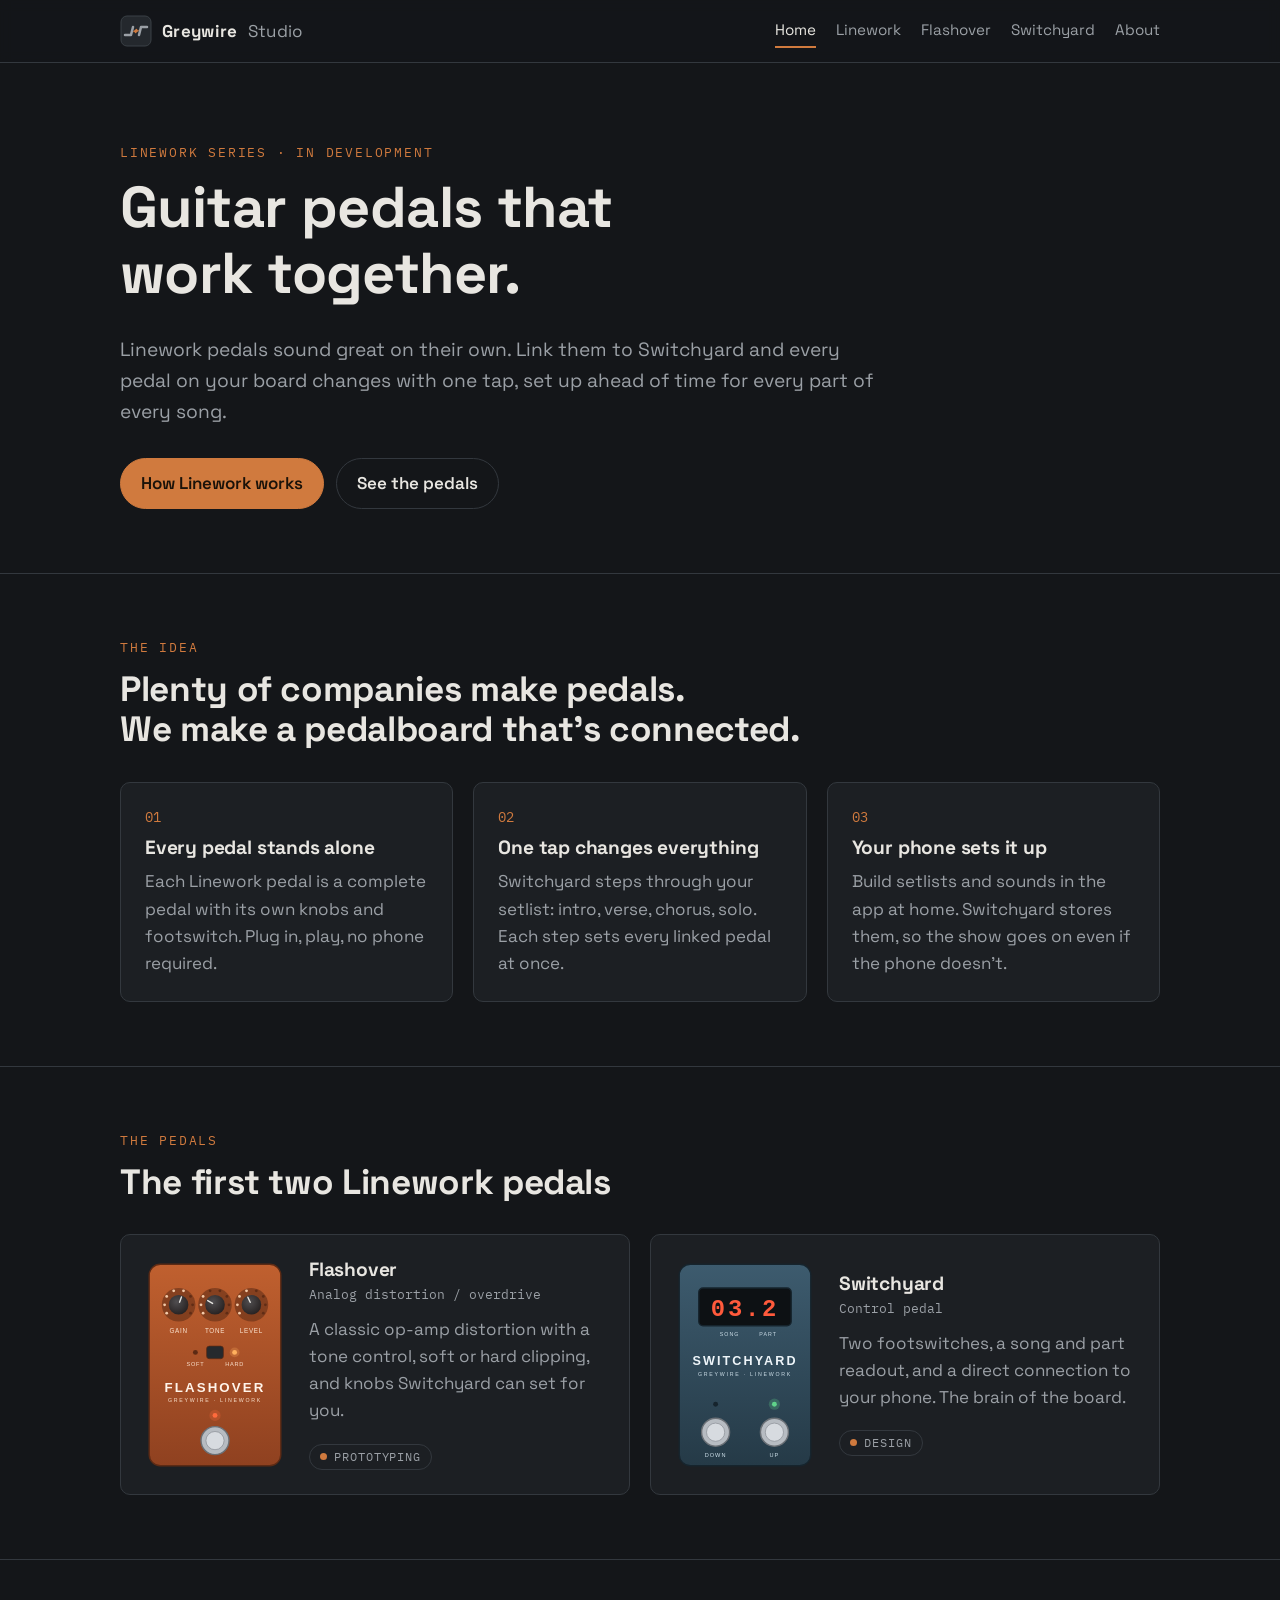
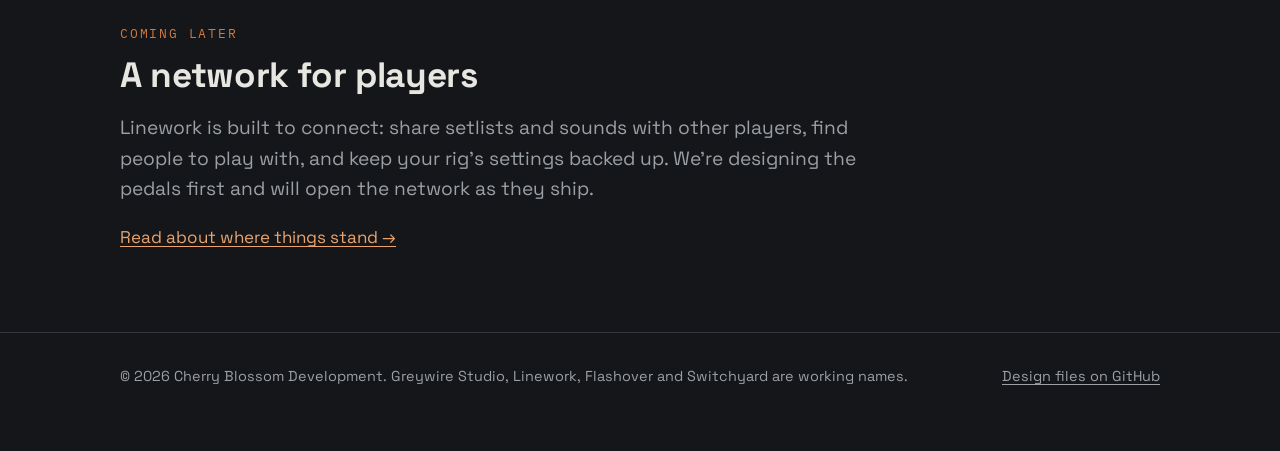
==== index.html @ 22e88a97 "Add the first version of the Greywire Studio website Static HTML and CSS site for greywirestudio.com" ====
<!doctype html>
<html lang="en">
<head>
  <meta charset="utf-8">
  <meta name="viewport" content="width=device-width, initial-scale=1">
  <title>Greywire Studio · Guitar pedals that work together</title>
  <meta name="description" content="Greywire Studio makes the Linework series: guitar effects pedals that sound great on their own and work together under one phone-connected control pedal.">
  <link rel="icon" href="img/logo.svg" type="image/svg+xml">
  <link rel="preconnect" href="https://fonts.googleapis.com">
  <link rel="preconnect" href="https://fonts.gstatic.com" crossorigin>
  <link href="https://fonts.googleapis.com/css2?family=IBM+Plex+Mono:wght@400;500&family=Space+Grotesk:wght@400;600;700&display=swap" rel="stylesheet">
  <link rel="stylesheet" href="css/site.css">
</head>
<body>
  <header class="site-header">
    <div class="wrap">
      <a class="brand" href="index.html"><img src="img/logo.svg" alt="" width="32" height="32">Greywire <span>Studio</span></a>
      <nav class="site-nav" aria-label="Main">
        <a href="index.html" aria-current="page">Home</a>
        <a href="linework.html">Linework</a>
        <a href="flashover.html">Flashover</a>
        <a href="switchyard.html">Switchyard</a>
        <a href="about.html">About</a>
      </nav>
    </div>
  </header>

  <main>
    <section class="hero">
      <div class="wrap">
        <p class="eyebrow">Linework series · in development</p>
        <h1>Guitar pedals that<br>work together.</h1>
        <p class="lead">Linework pedals sound great on their own. Link them to Switchyard and every pedal on your board changes with one tap, set up ahead of time for every part of every song.</p>
        <div class="buttons">
          <a class="button" href="linework.html">How Linework works</a>
          <a class="button ghost" href="#pedals">See the pedals</a>
        </div>
      </div>
    </section>

    <section class="section">
      <div class="wrap">
        <p class="eyebrow">The idea</p>
        <h2>Plenty of companies make pedals.<br>We make a pedalboard that's connected.</h2>
        <div class="grid three" style="margin-top: 32px;">
          <div class="card">
            <span class="num">01</span>
            <h3>Every pedal stands alone</h3>
            <p class="muted">Each Linework pedal is a complete pedal with its own knobs and footswitch. Plug in, play, no phone required.</p>
          </div>
          <div class="card">
            <span class="num">02</span>
            <h3>One tap changes everything</h3>
            <p class="muted">Switchyard steps through your setlist: intro, verse, chorus, solo. Each step sets every linked pedal at once.</p>
          </div>
          <div class="card">
            <span class="num">03</span>
            <h3>Your phone sets it up</h3>
            <p class="muted">Build setlists and sounds in the app at home. Switchyard stores them, so the show goes on even if the phone doesn't.</p>
          </div>
        </div>
      </div>
    </section>

    <section class="section" id="pedals">
      <div class="wrap">
        <p class="eyebrow">The pedals</p>
        <h2>The first two Linework pedals</h2>
        <div class="grid two" style="margin-top: 32px;">
          <a class="card pedal-card" href="flashover.html">
            <img src="img/flashover.svg" alt="Illustration of the Flashover pedal" width="140" height="210">
            <div>
              <h3>Flashover</h3>
              <p class="type">Analog distortion / overdrive</p>
              <p class="muted">A classic op-amp distortion with a tone control, soft or hard clipping, and knobs Switchyard can set for you.</p>
              <span class="status">Prototyping</span>
            </div>
          </a>
          <a class="card pedal-card" href="switchyard.html">
            <img src="img/switchyard.svg" alt="Illustration of the Switchyard pedal" width="140" height="210">
            <div>
              <h3>Switchyard</h3>
              <p class="type">Control pedal</p>
              <p class="muted">Two footswitches, a song and part readout, and a direct connection to your phone. The brain of the board.</p>
              <span class="status">Design</span>
            </div>
          </a>
        </div>
      </div>
    </section>

    <section class="section">
      <div class="wrap">
        <p class="eyebrow">Coming later</p>
        <h2>A network for players</h2>
        <p class="lead">Linework is built to connect: share setlists and sounds with other players, find people to play with, and keep your rig's settings backed up. We're designing the pedals first and will open the network as they ship.</p>
        <p><a href="about.html">Read about where things stand →</a></p>
      </div>
    </section>
  </main>

  <footer class="site-footer">
    <div class="wrap">
      <p>© 2026 Cherry Blossom Development. Greywire Studio, Linework, Flashover and Switchyard are working names.</p>
      <p><a href="https://github.com/Cherry-Blossom-Development/GreywireStudio">Design files on GitHub</a></p>
    </div>
  </footer>
</body>
</html>
---- css/site.css ----
/* Greywire Studio site styles */

:root {
  --bg: #141619;
  --surface: #1c1f23;
  --surface-2: #24282d;
  --line: #33383e;
  --text: #e8e6e1;
  --muted: #9ba0a6;
  --copper: #d07a3e;
  --copper-soft: #e9a46f;
  --signal: #5fd38a;
  --max: 1080px;
  --radius: 10px;
  --font: "Space Grotesk", system-ui, -apple-system, "Segoe UI", sans-serif;
  --mono: "IBM Plex Mono", ui-monospace, Consolas, monospace;
}

*, *::before, *::after { box-sizing: border-box; }

html { -webkit-text-size-adjust: 100%; }

body {
  margin: 0;
  background: var(--bg);
  color: var(--text);
  font-family: var(--font);
  font-size: 17px;
  line-height: 1.6;
}

img, svg { max-width: 100%; height: auto; display: block; }

a { color: var(--copper-soft); text-underline-offset: 3px; }
a:hover { color: var(--text); }

h1, h2, h3 { line-height: 1.15; margin: 0 0 0.5em; letter-spacing: -0.01em; }
h1 { font-size: clamp(2.2rem, 6vw, 3.6rem); }
h2 { font-size: clamp(1.6rem, 4vw, 2.2rem); }
h3 { font-size: 1.2rem; }
p { margin: 0 0 1em; }

.wrap { max-width: var(--max); margin: 0 auto; padding: 0 20px; }

.eyebrow {
  font-family: var(--mono);
  font-size: 0.8rem;
  letter-spacing: 0.14em;
  text-transform: uppercase;
  color: var(--copper);
  margin-bottom: 0.8em;
}

.lead { font-size: 1.2rem; color: var(--muted); max-width: 40em; }
.muted { color: var(--muted); }
.small { font-size: 0.85rem; }

/* Header */

.site-header {
  border-bottom: 1px solid var(--line);
  background: rgba(20, 22, 25, 0.92);
  position: sticky;
  top: 0;
  z-index: 10;
  backdrop-filter: blur(6px);
}

.site-header .wrap {
  display: flex;
  flex-wrap: wrap;
  align-items: center;
  justify-content: space-between;
  gap: 10px 24px;
  padding-top: 14px;
  padding-bottom: 14px;
}

.brand {
  display: flex;
  align-items: center;
  gap: 10px;
  color: var(--text);
  text-decoration: none;
  font-weight: 700;
  letter-spacing: 0.02em;
}
.brand img { width: 32px; height: 32px; }
.brand span { font-weight: 400; color: var(--muted); }

.site-nav { display: flex; flex-wrap: wrap; gap: 4px 20px; }
.site-nav a {
  color: var(--muted);
  text-decoration: none;
  font-size: 0.95rem;
  padding: 4px 0;
  border-bottom: 2px solid transparent;
}
.site-nav a:hover { color: var(--text); }
.site-nav a[aria-current="page"] { color: var(--text); border-bottom-color: var(--copper); }

/* Sections */

.hero { padding: 80px 0 64px; }
.hero .lead { margin-bottom: 1.6em; }

.section { padding: 64px 0; border-top: 1px solid var(--line); }

.page-head { padding: 64px 0 40px; }

.buttons { display: flex; flex-wrap: wrap; gap: 12px; }
.button {
  display: inline-block;
  padding: 11px 20px;
  border-radius: 999px;
  border: 1px solid var(--copper);
  background: var(--copper);
  color: #1a1209;
  font-weight: 600;
  text-decoration: none;
}
.button:hover { background: var(--copper-soft); border-color: var(--copper-soft); color: #1a1209; }
.button.ghost { background: transparent; color: var(--text); border-color: var(--line); }
.button.ghost:hover { border-color: var(--muted); color: var(--text); }

.grid { display: grid; gap: 20px; }
.grid.three { grid-template-columns: repeat(auto-fit, minmax(min(240px, 100%), 1fr)); }
.grid.two { grid-template-columns: repeat(auto-fit, minmax(min(300px, 100%), 1fr)); }

.card {
  background: var(--surface);
  border: 1px solid var(--line);
  border-radius: var(--radius);
  padding: 24px;
}
.card p:last-child { margin-bottom: 0; }

.num {
  font-family: var(--mono);
  color: var(--copper);
  font-size: 0.85rem;
  display: block;
  margin-bottom: 8px;
}

/* Pedal cards and pages */

.pedal-card {
  display: grid;
  grid-template-columns: 140px 1fr;
  gap: 24px;
  align-items: center;
  color: var(--text);
  text-decoration: none;
}
.pedal-card:hover { border-color: var(--muted); color: var(--text); }
.pedal-card h3 { margin-bottom: 0.2em; }
.pedal-card .type { font-family: var(--mono); font-size: 0.8rem; color: var(--muted); margin-bottom: 0.8em; }

.status {
  display: inline-block;
  font-family: var(--mono);
  font-size: 0.72rem;
  letter-spacing: 0.08em;
  text-transform: uppercase;
  padding: 3px 10px;
  border-radius: 999px;
  border: 1px solid var(--line);
  color: var(--muted);
}
.status::before {
  content: "";
  display: inline-block;
  width: 7px;
  height: 7px;
  border-radius: 50%;
  background: var(--copper);
  margin-right: 7px;
  vertical-align: 1px;
}

.product {
  display: grid;
  grid-template-columns: minmax(200px, 320px) 1fr;
  gap: 48px;
  align-items: start;
}
.product figure { margin: 0; }
.product figcaption { margin-top: 10px; font-size: 0.8rem; color: var(--muted); text-align: center; }

.spec { width: 100%; border-collapse: collapse; margin: 0 0 1.5em; }
.spec th, .spec td { text-align: left; vertical-align: top; padding: 12px 0; border-bottom: 1px solid var(--line); }
.spec th { width: 34%; padding-right: 16px; font-weight: 600; }
.spec td { color: var(--muted); }

ul.ticks { list-style: none; padding: 0; margin: 0 0 1em; }
ul.ticks li { position: relative; padding-left: 22px; margin-bottom: 0.6em; }
ul.ticks li::before {
  content: "";
  position: absolute;
  left: 0;
  top: 0.62em;
  width: 10px;
  height: 2px;
  background: var(--copper);
}

.diagram {
  background: var(--surface);
  border: 1px solid var(--line);
  border-radius: var(--radius);
  padding: 24px;
  margin: 0 0 24px;
}

.note {
  border-left: 3px solid var(--copper);
  background: var(--surface);
  padding: 16px 20px;
  border-radius: 0 var(--radius) var(--radius) 0;
  color: var(--muted);
}
.note p:last-child { margin-bottom: 0; }

/* Footer */

.site-footer { border-top: 1px solid var(--line); padding: 32px 0 48px; color: var(--muted); font-size: 0.9rem; }
.site-footer .wrap { display: flex; flex-wrap: wrap; justify-content: space-between; gap: 12px 32px; }
.site-footer a { color: var(--muted); }
.site-footer a:hover { color: var(--text); }

@media (max-width: 720px) {
  body { font-size: 16px; }
  .wrap { padding: 0 16px; }
  .hero { padding: 48px 0 40px; }
  .section { padding: 48px 0; }
  .page-head { padding: 40px 0 24px; }
  .product { grid-template-columns: 1fr; gap: 28px; }
  .product figure { max-width: 240px; margin: 0 auto; }
  .pedal-card { grid-template-columns: 90px 1fr; gap: 16px; }
  .spec th { width: 40%; }
}
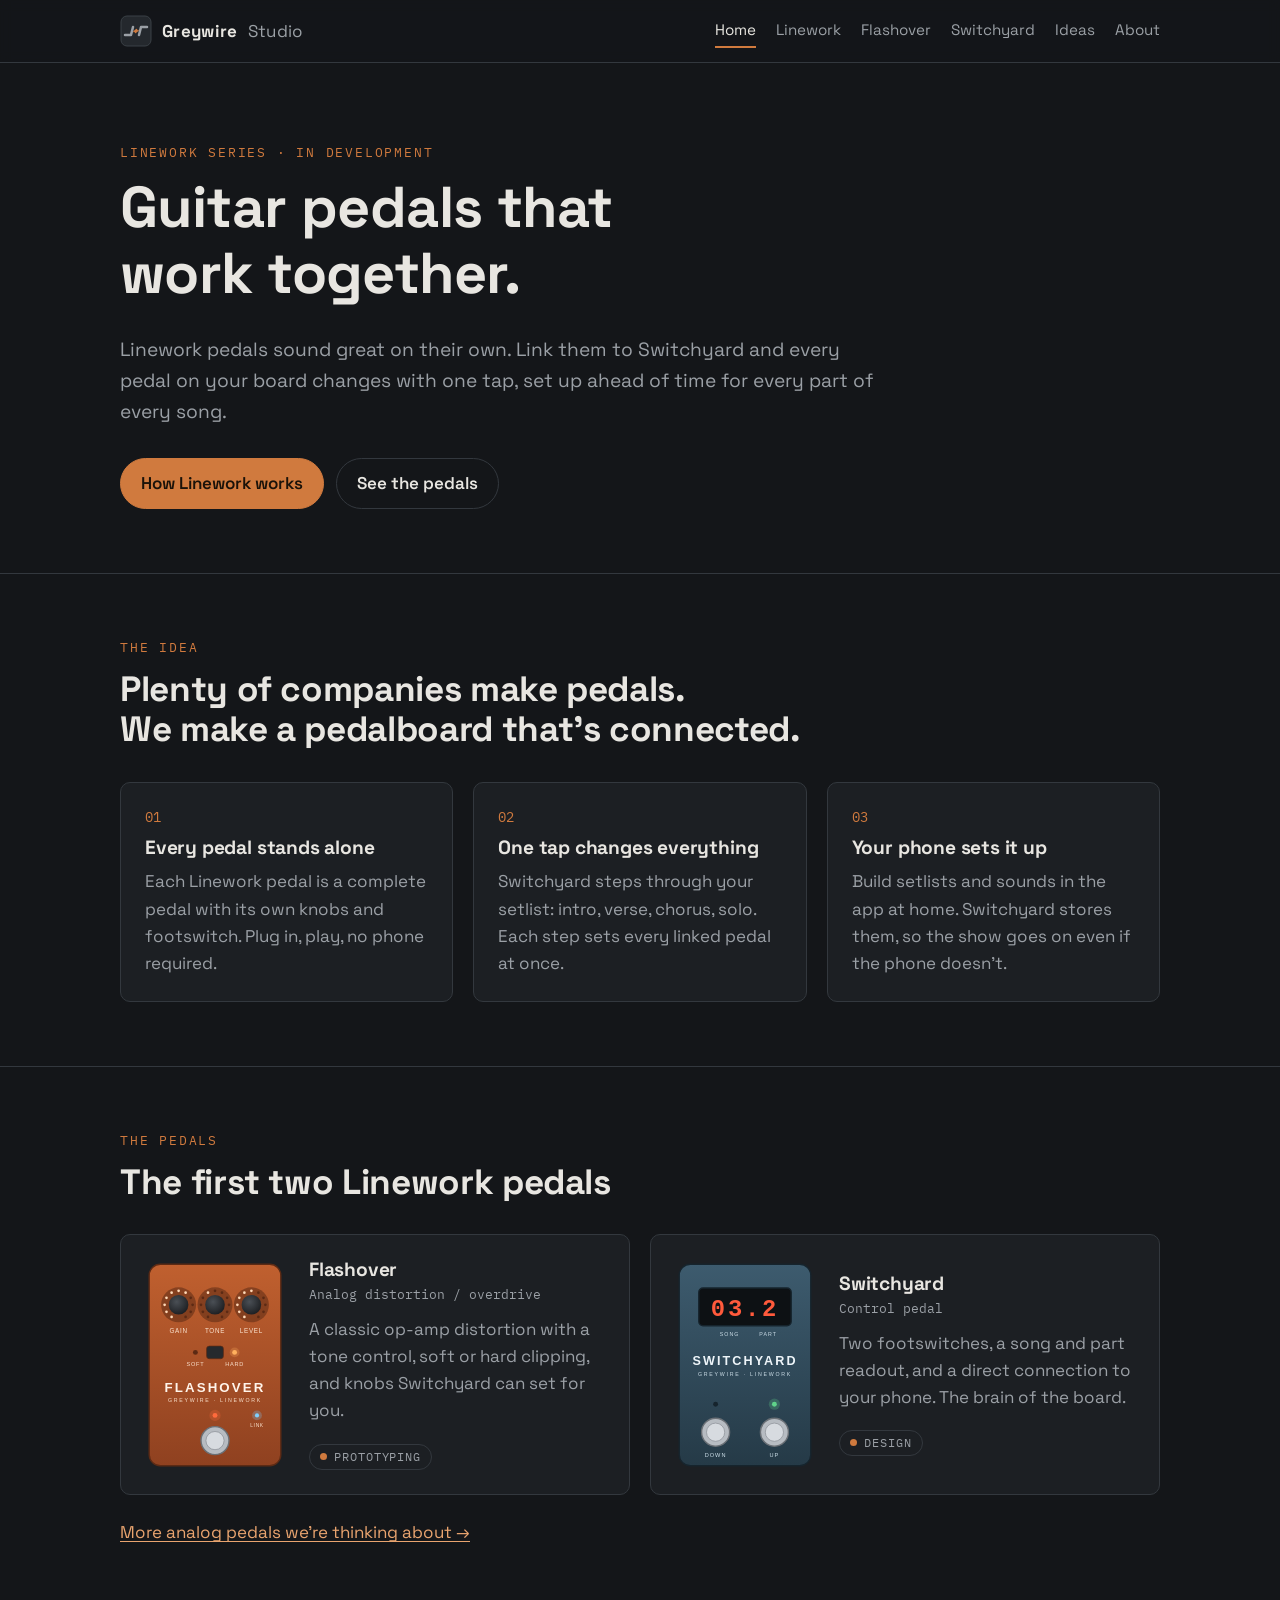
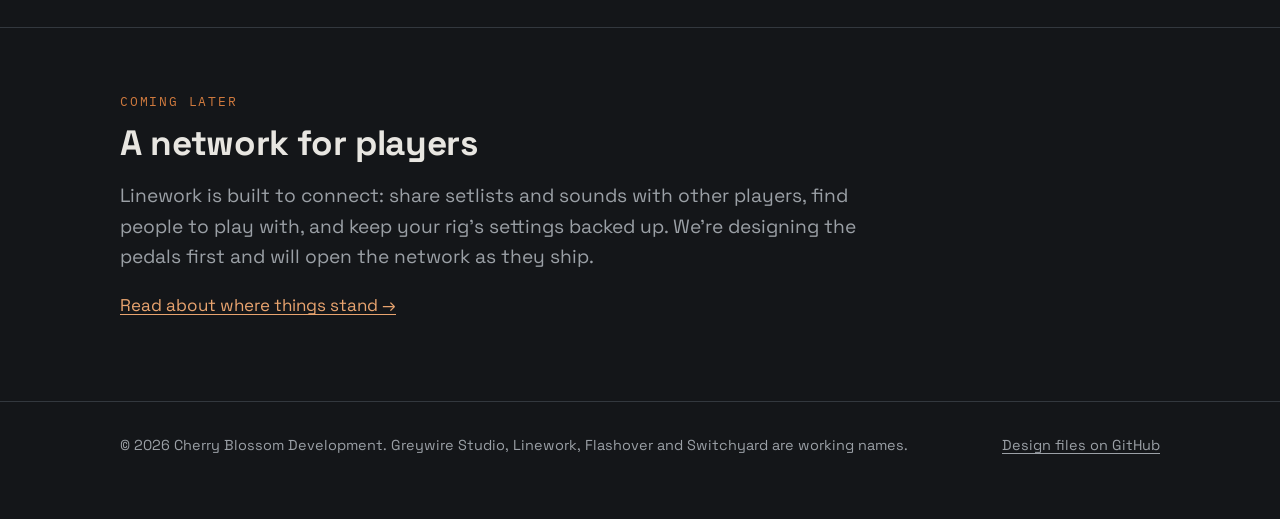
==== commit fdfa2f09: "Add an Ideas page of analog pedals being considered Nine effects where analog circuits are the point" ====
--- a/index.html
+++ b/index.html
@@ -20,6 +20,7 @@
         <a href="linework.html">Linework</a>
         <a href="flashover.html">Flashover</a>
         <a href="switchyard.html">Switchyard</a>
+        <a href="ideas.html">Ideas</a>
         <a href="about.html">About</a>
       </nav>
     </div>
@@ -86,6 +87,7 @@
             </div>
           </a>
         </div>
+        <p style="margin-top: 24px;"><a href="ideas.html">More analog pedals we're thinking about →</a></p>
       </div>
     </section>
 
--- a/css/site.css
+++ b/css/site.css
@@ -240,3 +240,16 @@
   .pedal-card { grid-template-columns: 90px 1fr; gap: 16px; }
   .spec th { width: 40%; }
 }
+
+/* Ideas page */
+
+.idea dl { margin: 1em 0 0; font-size: 0.92rem; }
+.idea dt {
+  font-family: var(--mono);
+  font-size: 0.72rem;
+  letter-spacing: 0.1em;
+  text-transform: uppercase;
+  color: var(--copper);
+  margin-top: 0.9em;
+}
+.idea dd { margin: 0.2em 0 0; color: var(--muted); }
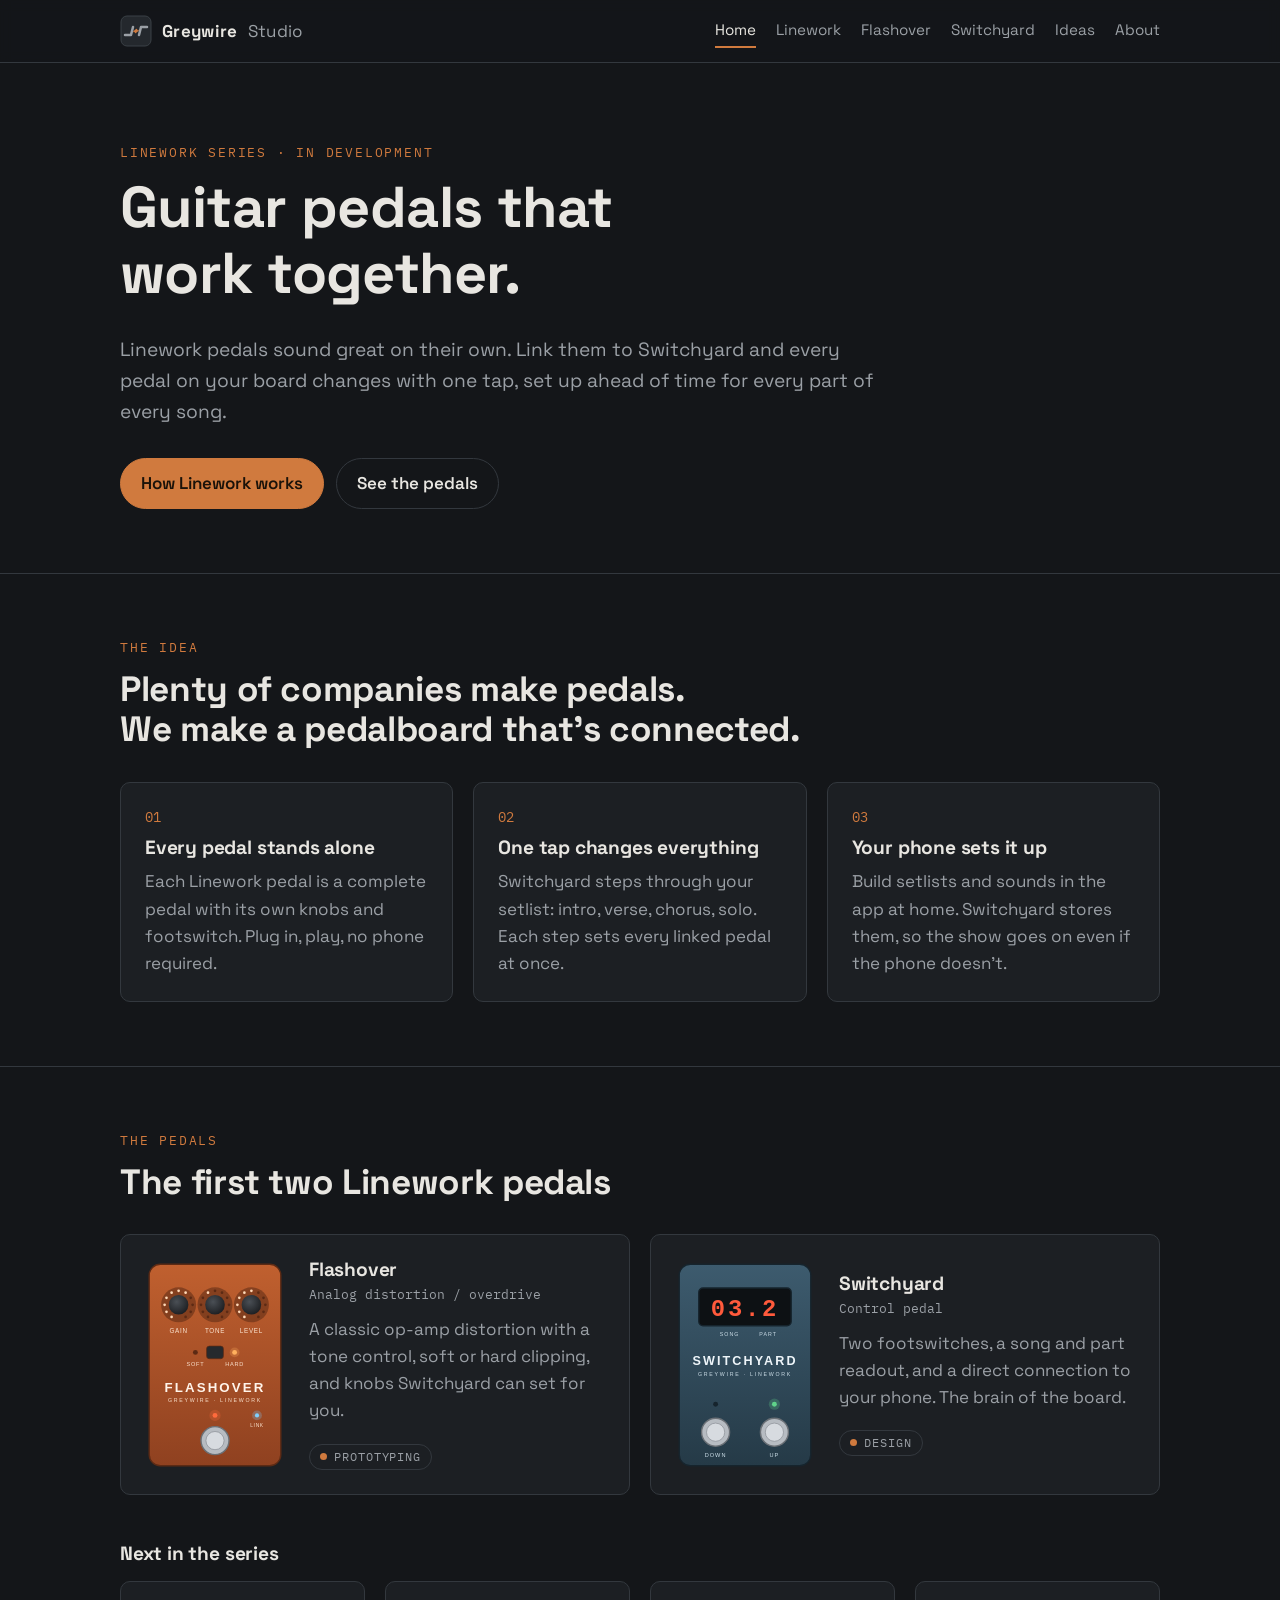
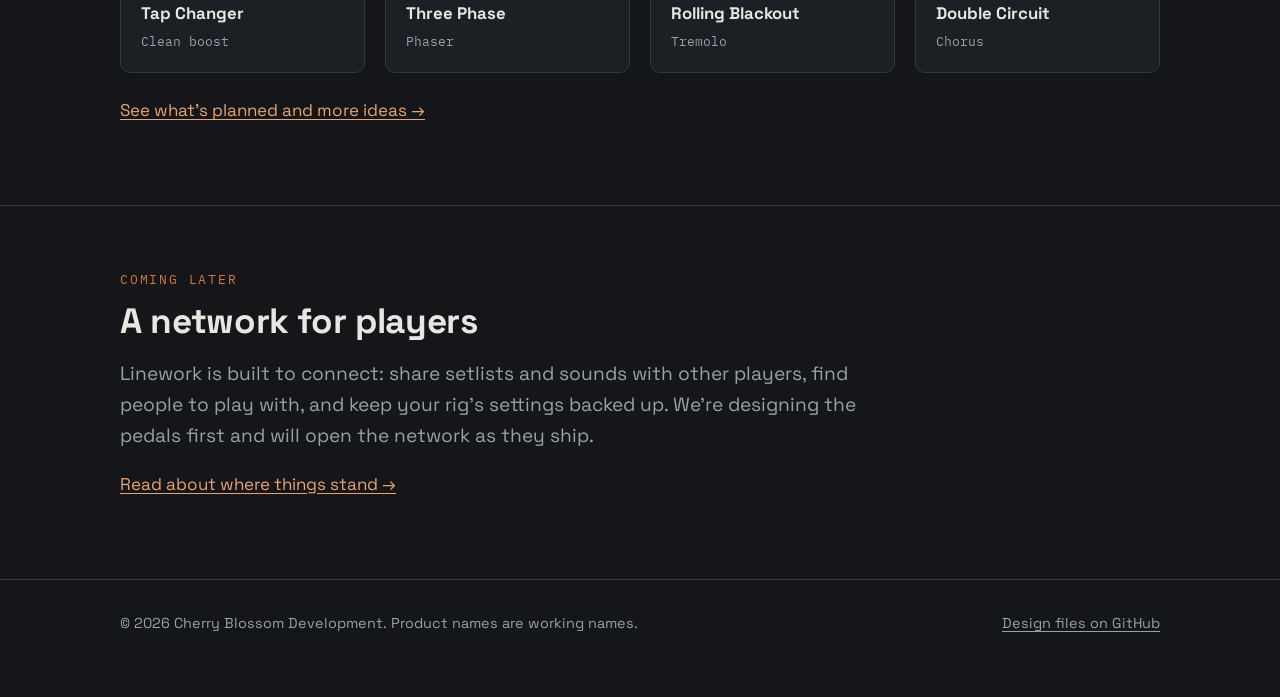
==== commit 822471d3: "Name the next four pedals on the site Tap Changer (clean boost), Three Phase (phaser), Rolling Black" ====
--- a/index.html
+++ b/index.html
@@ -87,7 +87,14 @@
             </div>
           </a>
         </div>
-        <p style="margin-top: 24px;"><a href="ideas.html">More analog pedals we're thinking about →</a></p>
+        <h3 style="margin-top: 48px;">Next in the series</h3>
+        <div class="grid four" style="margin-top: 16px;">
+          <a class="card mini" href="ideas.html#tap-changer"><strong>Tap Changer</strong><span>Clean boost</span></a>
+          <a class="card mini" href="ideas.html#three-phase"><strong>Three Phase</strong><span>Phaser</span></a>
+          <a class="card mini" href="ideas.html#rolling-blackout"><strong>Rolling Blackout</strong><span>Tremolo</span></a>
+          <a class="card mini" href="ideas.html#double-circuit"><strong>Double Circuit</strong><span>Chorus</span></a>
+        </div>
+        <p style="margin-top: 24px;"><a href="ideas.html">See what's planned and more ideas →</a></p>
       </div>
     </section>
 
@@ -103,7 +110,7 @@
 
   <footer class="site-footer">
     <div class="wrap">
-      <p>© 2026 Cherry Blossom Development. Greywire Studio, Linework, Flashover and Switchyard are working names.</p>
+      <p>© 2026 Cherry Blossom Development. Product names are working names.</p>
       <p><a href="https://github.com/Cherry-Blossom-Development/GreywireStudio">Design files on GitHub</a></p>
     </div>
   </footer>
--- a/css/site.css
+++ b/css/site.css
@@ -253,3 +253,14 @@
   margin-top: 0.9em;
 }
 .idea dd { margin: 0.2em 0 0; color: var(--muted); }
+
+.grid.four { grid-template-columns: repeat(auto-fit, minmax(min(200px, 100%), 1fr)); }
+
+.card.mini { display: block; padding: 18px 20px; color: var(--text); text-decoration: none; }
+.card.mini:hover { border-color: var(--muted); color: var(--text); }
+.card.mini strong { display: block; font-size: 1.05rem; }
+.card.mini span { font-family: var(--mono); font-size: 0.8rem; color: var(--muted); }
+
+.idea .type { font-family: var(--mono); font-size: 0.8rem; color: var(--muted); margin: -0.3em 0 0.8em; }
+.idea[id] { scroll-margin-top: 90px; }
+.grid.pair { grid-template-columns: repeat(auto-fit, minmax(min(420px, 100%), 1fr)); }
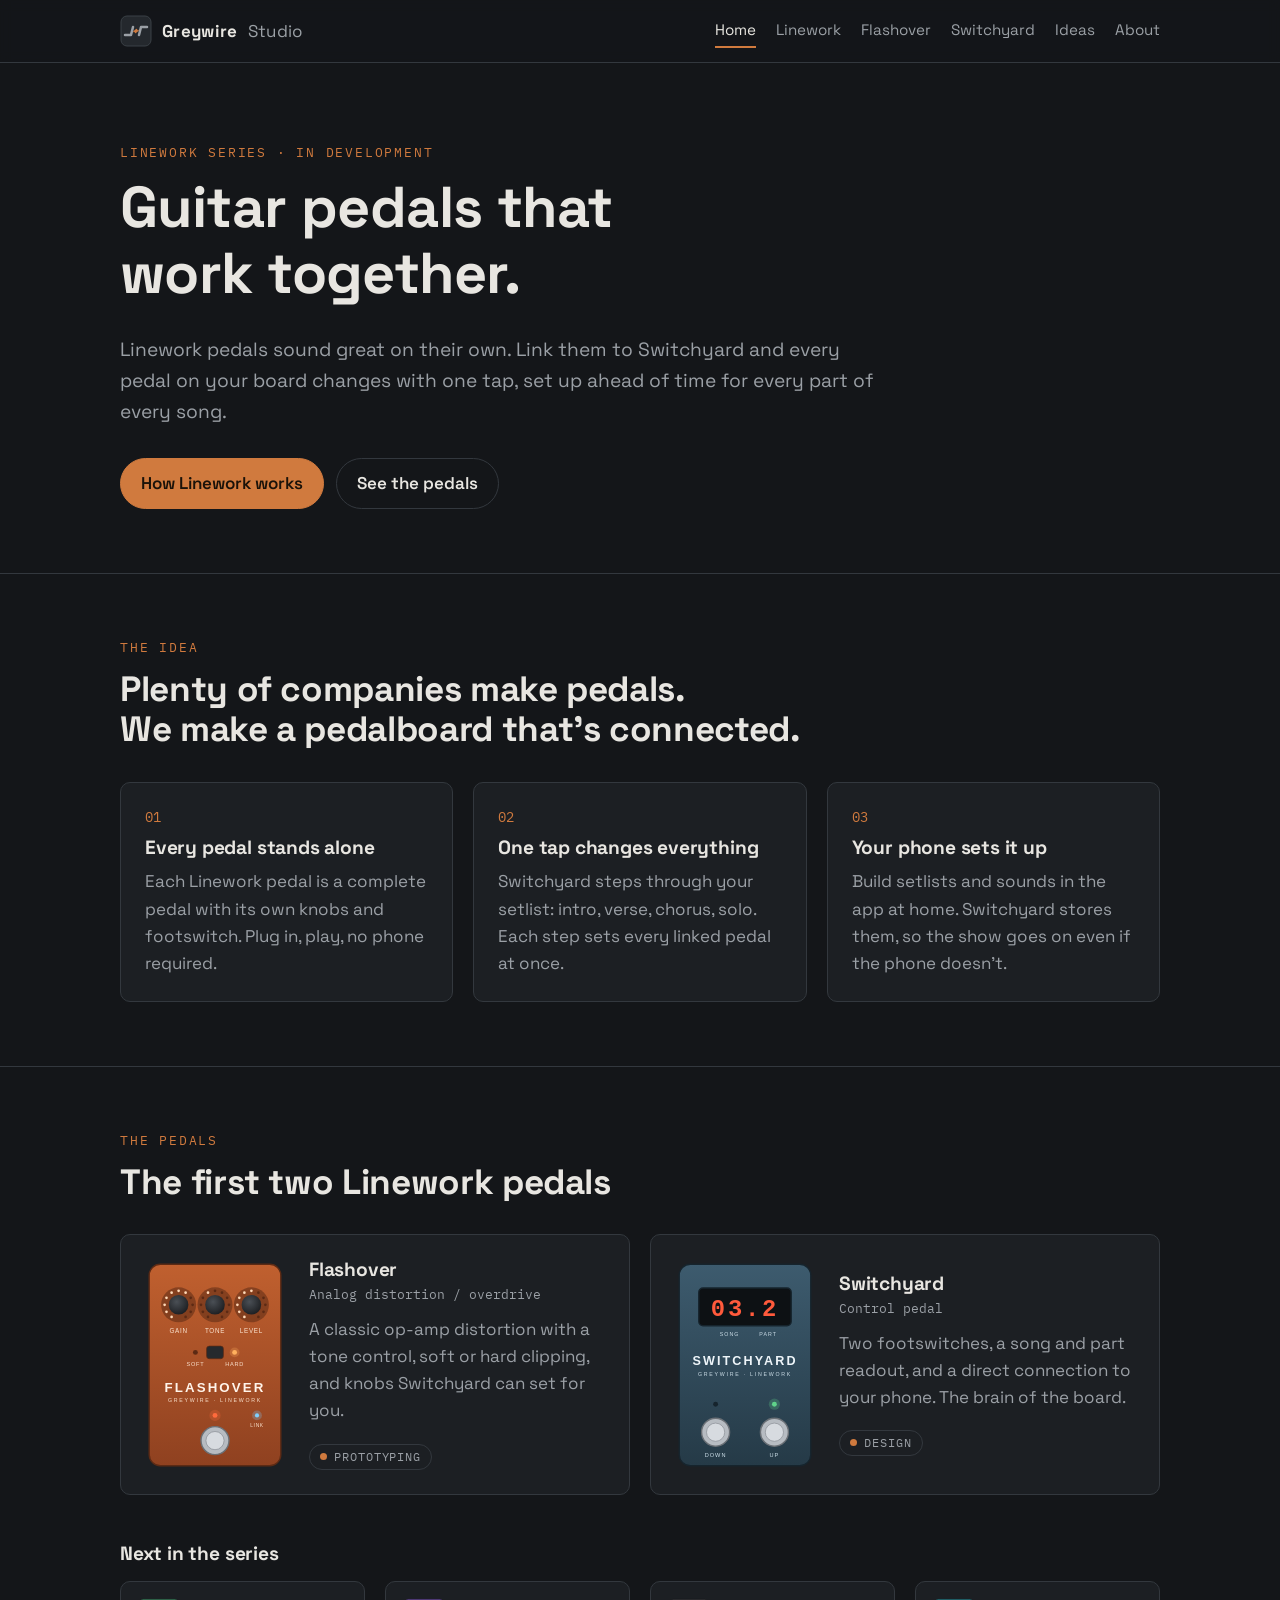
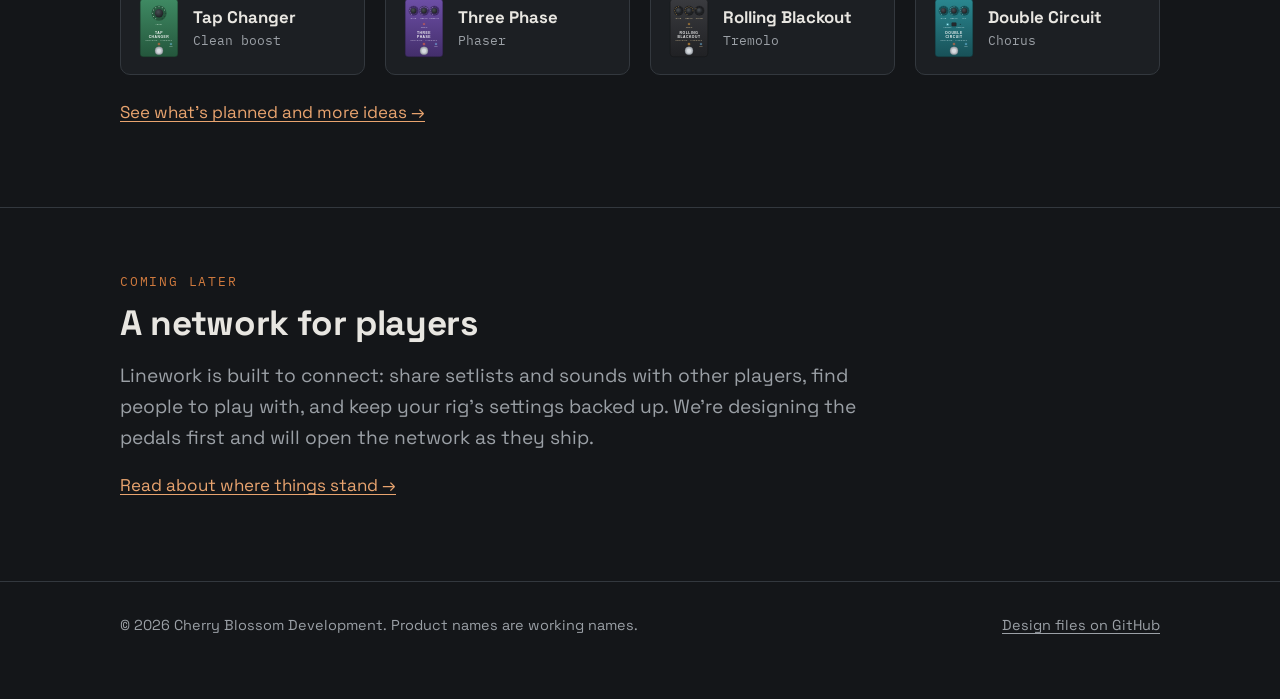
==== commit 57eaea2d: "Add drawings of the four planned pedals Tap Changer, Three Phase, Rolling Blackout and Double Circui" ====
--- a/index.html
+++ b/index.html
@@ -89,10 +89,10 @@
         </div>
         <h3 style="margin-top: 48px;">Next in the series</h3>
         <div class="grid four" style="margin-top: 16px;">
-          <a class="card mini" href="ideas.html#tap-changer"><strong>Tap Changer</strong><span>Clean boost</span></a>
-          <a class="card mini" href="ideas.html#three-phase"><strong>Three Phase</strong><span>Phaser</span></a>
-          <a class="card mini" href="ideas.html#rolling-blackout"><strong>Rolling Blackout</strong><span>Tremolo</span></a>
-          <a class="card mini" href="ideas.html#double-circuit"><strong>Double Circuit</strong><span>Chorus</span></a>
+          <a class="card mini" href="ideas.html#tap-changer"><img src="img/tap-changer.svg" alt="" width="40" height="60"><strong>Tap Changer</strong><span>Clean boost</span></a>
+          <a class="card mini" href="ideas.html#three-phase"><img src="img/three-phase.svg" alt="" width="40" height="60"><strong>Three Phase</strong><span>Phaser</span></a>
+          <a class="card mini" href="ideas.html#rolling-blackout"><img src="img/rolling-blackout.svg" alt="" width="40" height="60"><strong>Rolling Blackout</strong><span>Tremolo</span></a>
+          <a class="card mini" href="ideas.html#double-circuit"><img src="img/double-circuit.svg" alt="" width="40" height="60"><strong>Double Circuit</strong><span>Chorus</span></a>
         </div>
         <p style="margin-top: 24px;"><a href="ideas.html">See what's planned and more ideas →</a></p>
       </div>
--- a/css/site.css
+++ b/css/site.css
@@ -256,11 +256,27 @@
 
 .grid.four { grid-template-columns: repeat(auto-fit, minmax(min(200px, 100%), 1fr)); }
 
-.card.mini { display: block; padding: 18px 20px; color: var(--text); text-decoration: none; }
+.card.mini {
+  display: grid;
+  grid-template-columns: 40px 1fr;
+  grid-template-rows: auto auto;
+  column-gap: 14px;
+  align-content: center;
+  padding: 16px 18px;
+  color: var(--text);
+  text-decoration: none;
+}
+.card.mini img { grid-row: 1 / 3; align-self: center; }
 .card.mini:hover { border-color: var(--muted); color: var(--text); }
-.card.mini strong { display: block; font-size: 1.05rem; }
-.card.mini span { font-family: var(--mono); font-size: 0.8rem; color: var(--muted); }
+.card.mini strong { font-size: 1.05rem; align-self: end; }
+.card.mini span { font-family: var(--mono); font-size: 0.8rem; color: var(--muted); align-self: start; }
 
 .idea .type { font-family: var(--mono); font-size: 0.8rem; color: var(--muted); margin: -0.3em 0 0.8em; }
 .idea[id] { scroll-margin-top: 90px; }
 .grid.pair { grid-template-columns: repeat(auto-fit, minmax(min(420px, 100%), 1fr)); }
+
+.idea.with-art { display: grid; grid-template-columns: 120px 1fr; gap: 24px; align-items: start; }
+
+@media (max-width: 720px) {
+  .idea.with-art { grid-template-columns: 80px 1fr; gap: 16px; }
+}
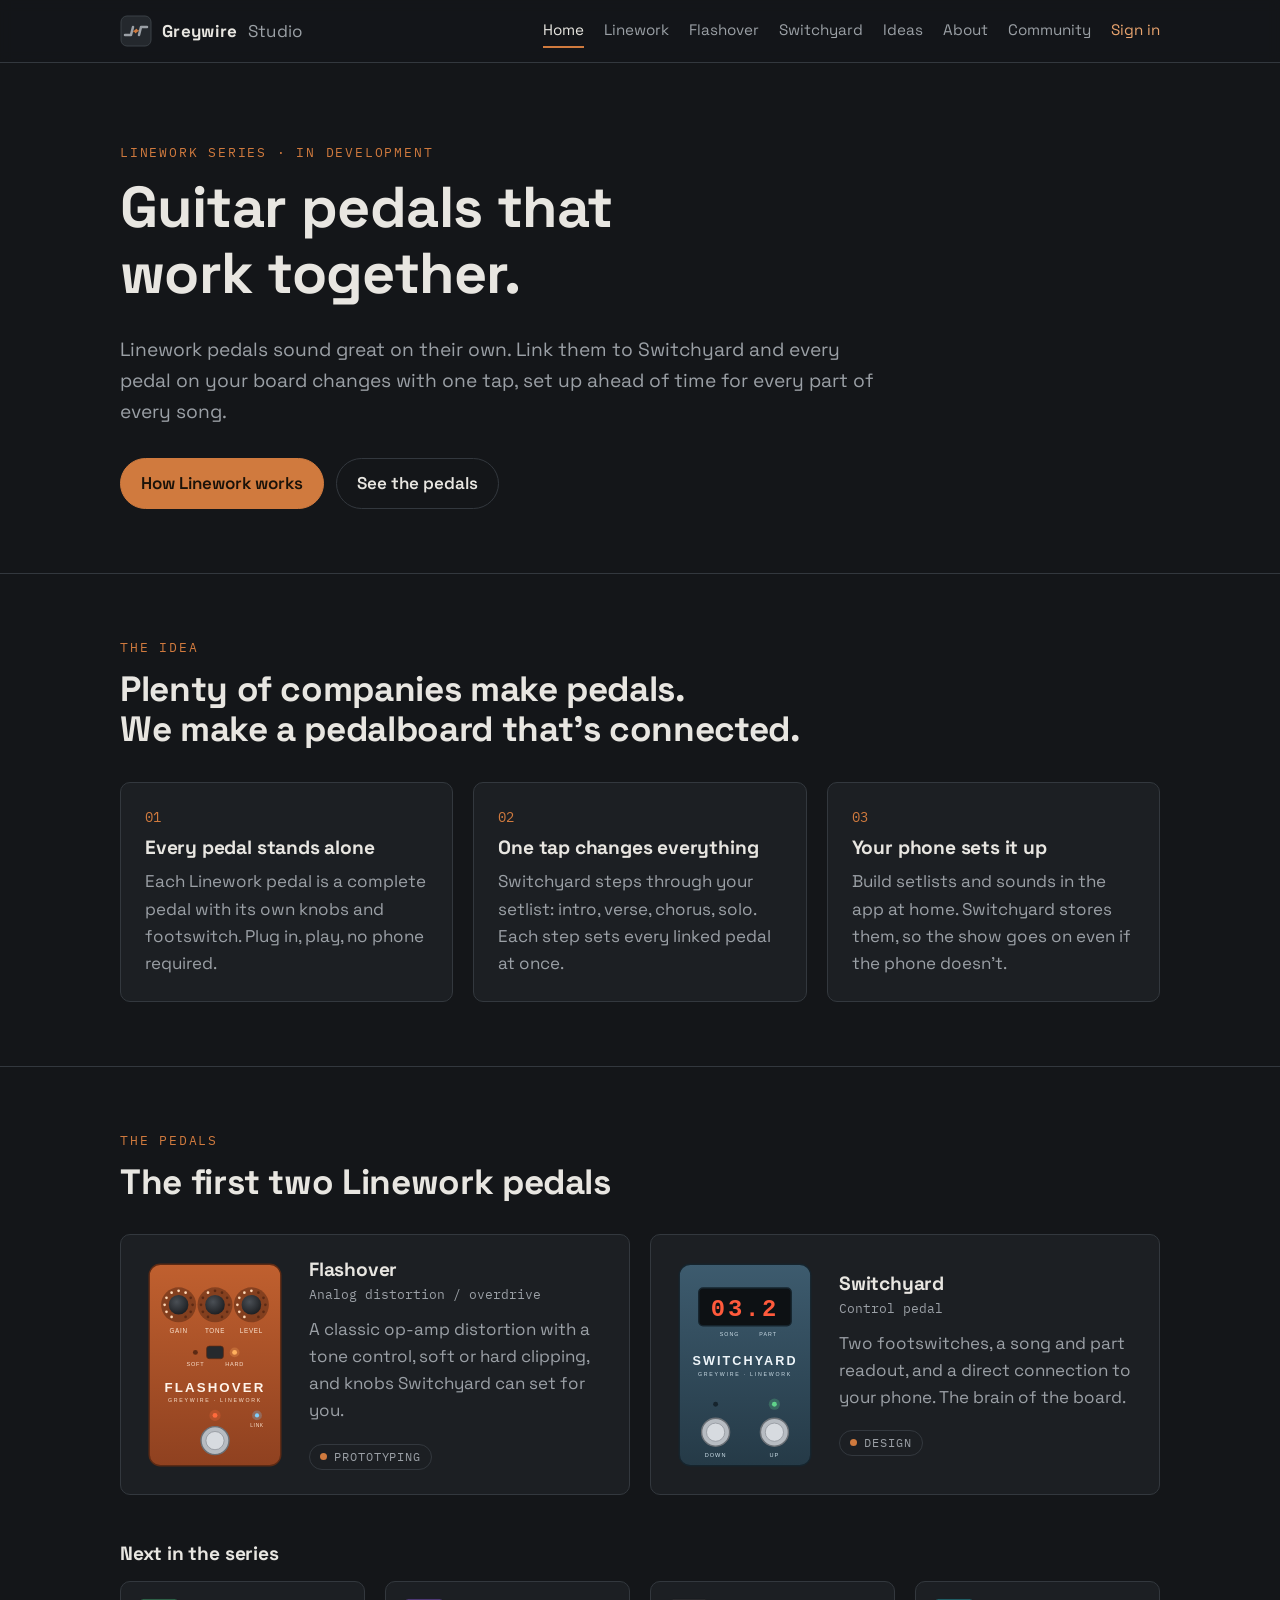
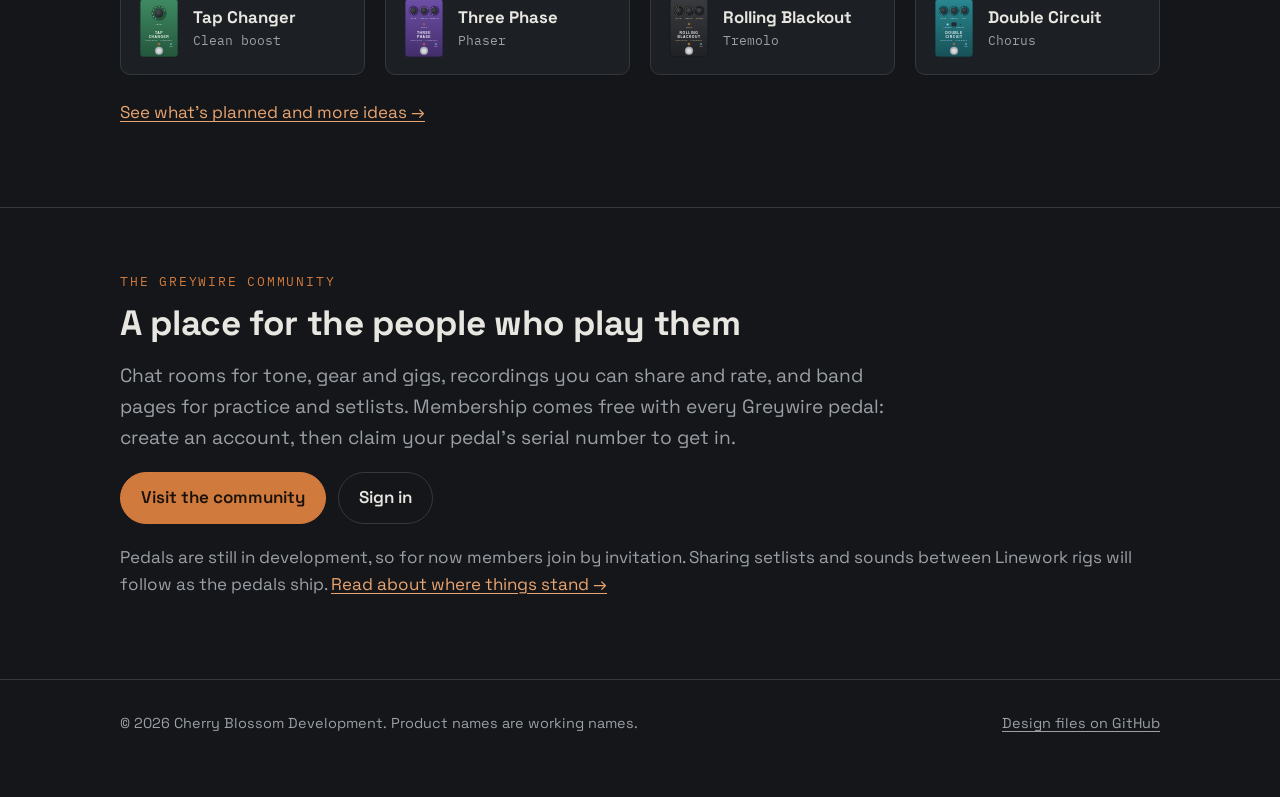
==== commit 8d7653d6: "Link the Greywire community from every page Community and Sign in links in the nav, a home page sect" ====
--- a/index.html
+++ b/index.html
@@ -22,6 +22,8 @@
         <a href="switchyard.html">Switchyard</a>
         <a href="ideas.html">Ideas</a>
         <a href="about.html">About</a>
+        <a href="https://community.greywirestudio.com/">Community</a>
+        <a class="nav-signin" href="https://community.greywirestudio.com/login">Sign in</a>
       </nav>
     </div>
   </header>
@@ -100,10 +102,14 @@
 
     <section class="section">
       <div class="wrap">
-        <p class="eyebrow">Coming later</p>
-        <h2>A network for players</h2>
-        <p class="lead">Linework is built to connect: share setlists and sounds with other players, find people to play with, and keep your rig's settings backed up. We're designing the pedals first and will open the network as they ship.</p>
-        <p><a href="about.html">Read about where things stand →</a></p>
+        <p class="eyebrow">The Greywire community</p>
+        <h2>A place for the people who play them</h2>
+        <p class="lead">Chat rooms for tone, gear and gigs, recordings you can share and rate, and band pages for practice and setlists. Membership comes free with every Greywire pedal: create an account, then claim your pedal's serial number to get in.</p>
+        <div class="buttons">
+          <a class="button" href="https://community.greywirestudio.com/">Visit the community</a>
+          <a class="button ghost" href="https://community.greywirestudio.com/login">Sign in</a>
+        </div>
+        <p class="muted" style="margin-top: 20px;">Pedals are still in development, so for now members join by invitation. Sharing setlists and sounds between Linework rigs will follow as the pedals ship. <a href="about.html">Read about where things stand →</a></p>
       </div>
     </section>
   </main>
--- a/css/site.css
+++ b/css/site.css
@@ -98,6 +98,9 @@
 }
 .site-nav a:hover { color: var(--text); }
 .site-nav a[aria-current="page"] { color: var(--text); border-bottom-color: var(--copper); }
+/* Sign in goes to the community site; copper marks it as the way in */
+.site-nav a.nav-signin { color: var(--copper-soft); }
+.site-nav a.nav-signin:hover { color: var(--text); }
 
 /* Sections */
 
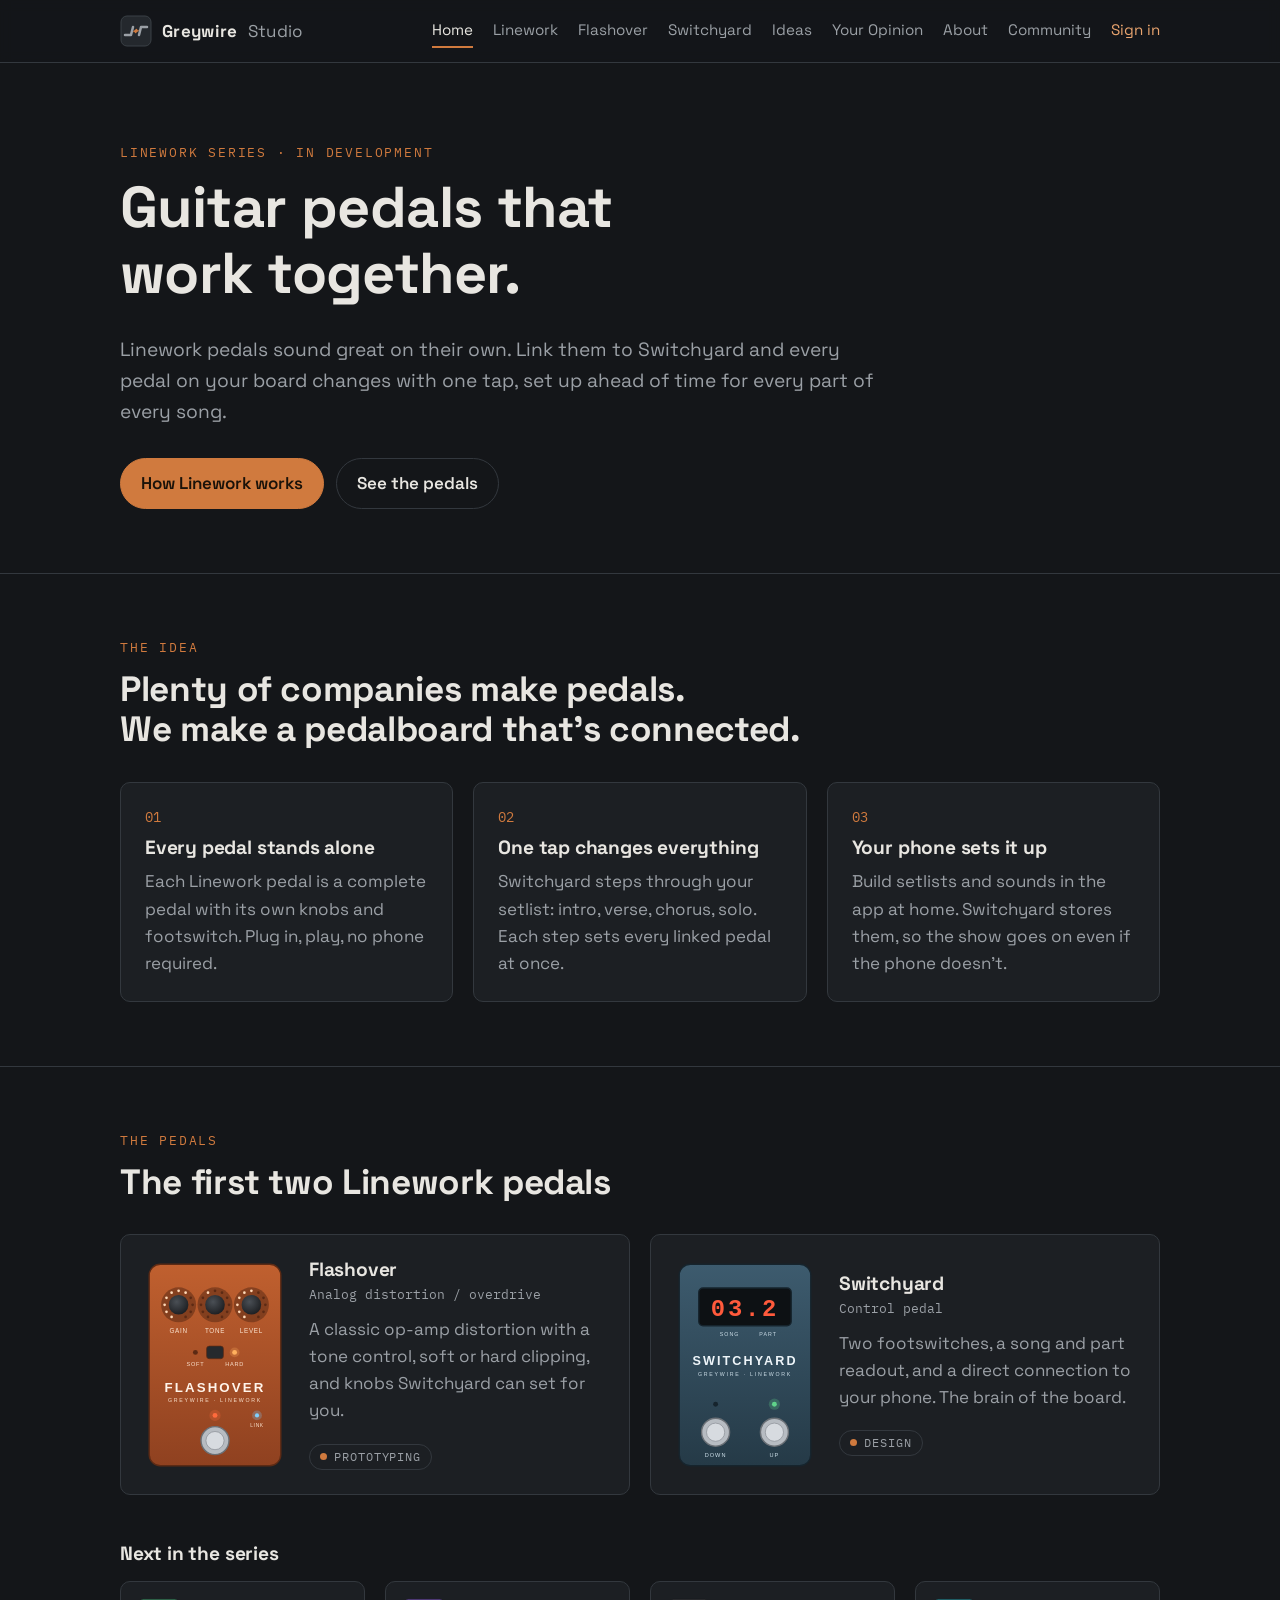
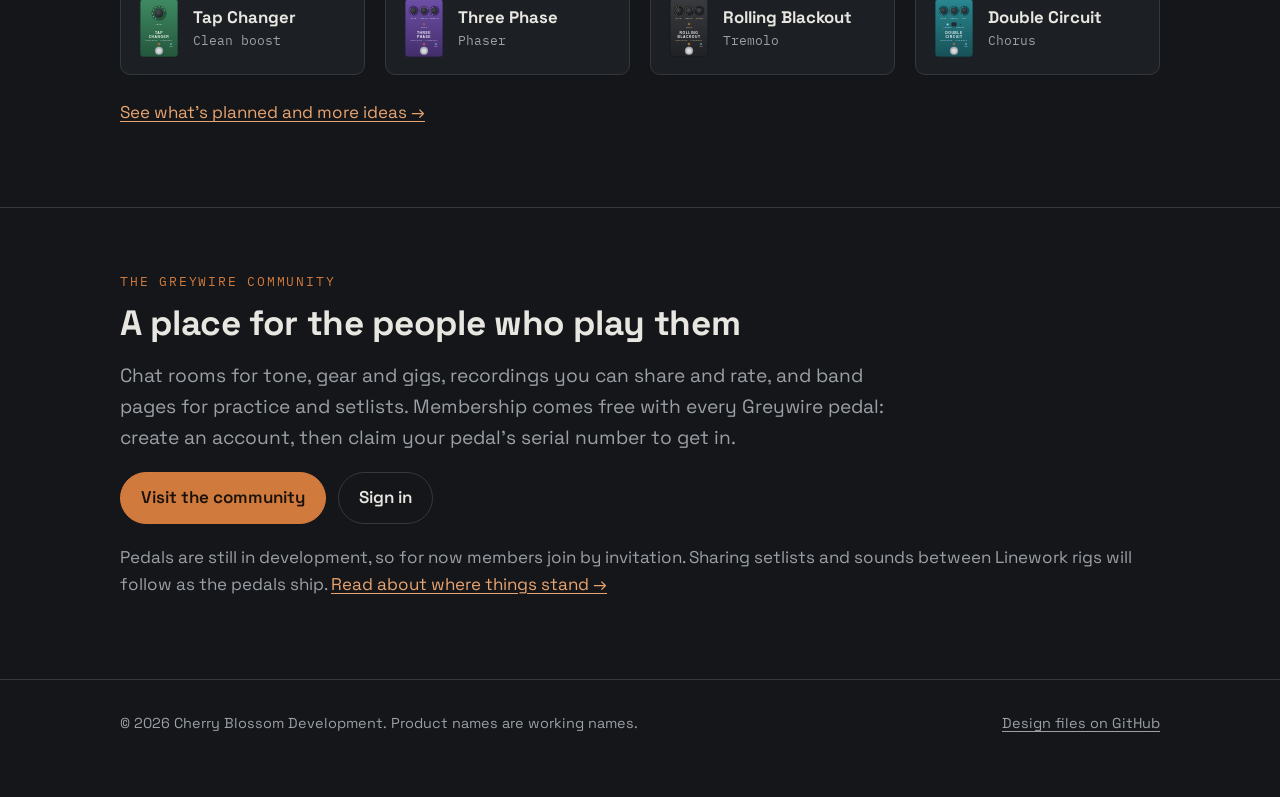
==== commit a3e01b98: "Add the Your Opinion page and three coming-soon surveys A new top-level menu item leads to a page th" ====
--- a/index.html
+++ b/index.html
@@ -21,6 +21,7 @@
         <a href="flashover.html">Flashover</a>
         <a href="switchyard.html">Switchyard</a>
         <a href="ideas.html">Ideas</a>
+        <a href="opinion.html">Your Opinion</a>
         <a href="about.html">About</a>
         <a href="https://community.greywirestudio.com/">Community</a>
         <a class="nav-signin" href="https://community.greywirestudio.com/login">Sign in</a>
--- a/css/site.css
+++ b/css/site.css
@@ -283,3 +283,19 @@
 @media (max-width: 720px) {
   .idea.with-art { grid-template-columns: 80px 1fr; gap: 16px; }
 }
+
+/* Your Opinion page */
+
+.spec.costs th { width: auto; font-family: var(--mono); font-size: 0.72rem; letter-spacing: 0.1em; text-transform: uppercase; color: var(--copper); font-weight: 500; }
+.spec.costs td { padding-right: 16px; font-size: 0.92rem; }
+.spec.costs td:first-child { color: var(--text); width: 30%; }
+.spec.costs td:last-child { padding-right: 0; width: 24%; }
+#surveys { scroll-margin-top: 70px; }
+
+.survey-card { display: block; color: var(--text); text-decoration: none; }
+.survey-card:hover { border-color: var(--muted); color: var(--text); }
+.survey-card .status { margin-bottom: 14px; }
+
+@media (max-width: 720px) {
+  .spec.costs td { font-size: 0.85rem; padding-right: 10px; }
+}
